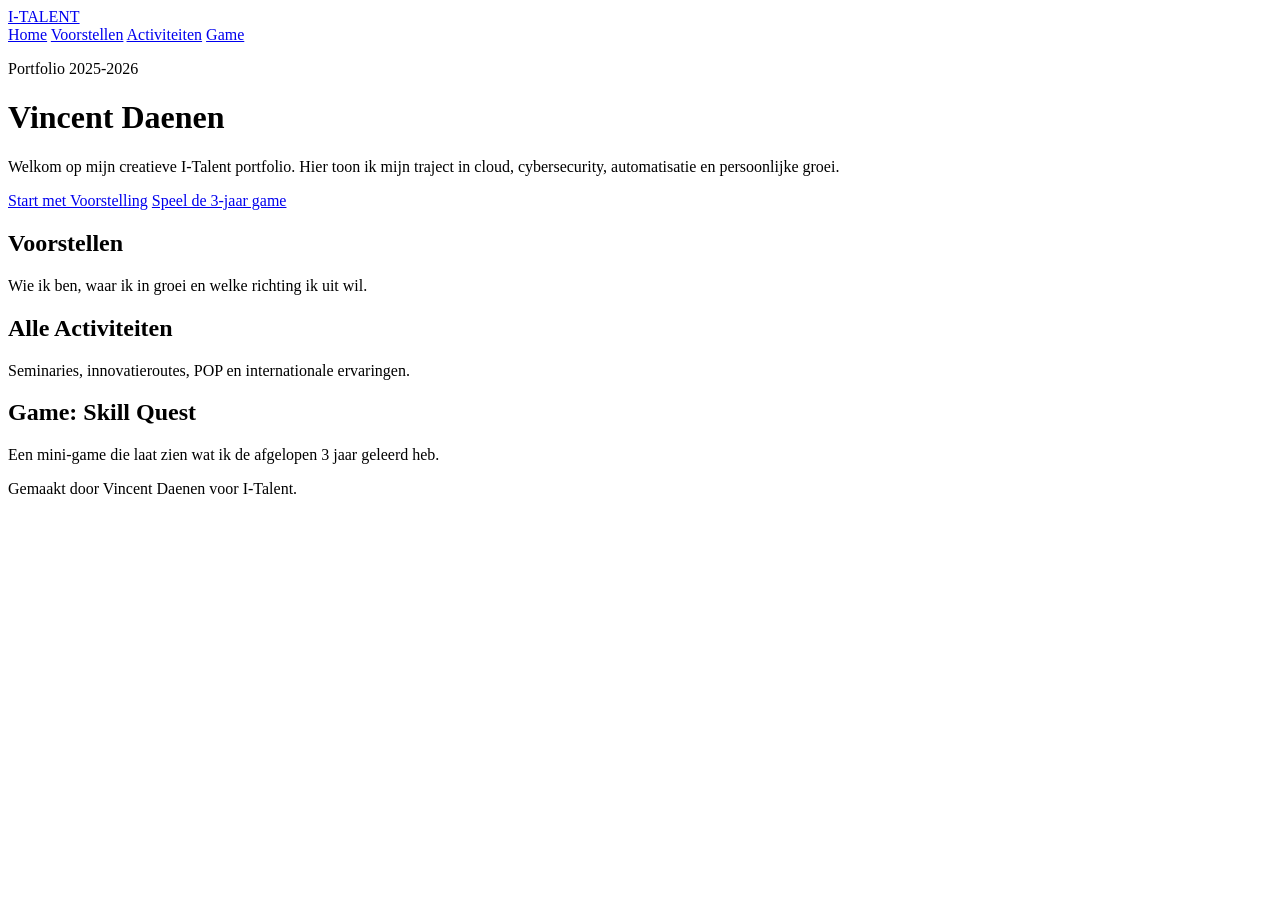
==== index.html @ 50161f89 "Add initial HTML files for portfolio project" ====
<!doctype html>
<html lang="nl">
<head>
  <meta charset="UTF-8">
  <meta name="viewport" content="width=device-width, initial-scale=1.0">
  <title>Vincent Daenen | I-Talent Portfolio</title>
  <link rel="preconnect" href="https://fonts.googleapis.com">
  <link rel="preconnect" href="https://fonts.gstatic.com" crossorigin>
  <link href="https://fonts.googleapis.com/css2?family=Space+Grotesk:wght@400;500;700&family=Sora:wght@600;700&display=swap" rel="stylesheet">
  <link rel="stylesheet" href="assets/css/style.css">
</head>
<body>
  <div class="bg-orb orb-1"></div>
  <div class="bg-orb orb-2"></div>
  <header class="site-header">
    <a class="logo" href="index.html">I-TALENT</a>
    <nav class="site-nav">
      <a href="index.html">Home</a>
      <a href="voorstellen.html">Voorstellen</a>
      <a href="activiteiten.html">Activiteiten</a>
      <a href="game.html">Game</a>
    </nav>
  </header>

  <main class="container hero">
    <p class="eyebrow">Portfolio 2025-2026</p>
    <h1>Vincent Daenen</h1>
    <p class="lead">
      Welkom op mijn creatieve I-Talent portfolio. Hier toon ik mijn traject in cloud, cybersecurity,
      automatisatie en persoonlijke groei.
    </p>
    <div class="cta-row">
      <a class="btn btn-primary" href="voorstellen.html">Start met Voorstelling</a>
      <a class="btn btn-ghost" href="game.html">Speel de 3-jaar game</a>
    </div>

    <section class="grid-cards">
      <article class="card">
        <h2>Voorstellen</h2>
        <p>Wie ik ben, waar ik in groei en welke richting ik uit wil.</p>
      </article>
      <article class="card">
        <h2>Alle Activiteiten</h2>
        <p>Seminaries, innovatieroutes, POP en internationale ervaringen.</p>
      </article>
      <article class="card">
        <h2>Game: Skill Quest</h2>
        <p>Een mini-game die laat zien wat ik de afgelopen 3 jaar geleerd heb.</p>
      </article>
    </section>
  </main>

  <footer class="site-footer">
    <p>Gemaakt door Vincent Daenen voor I-Talent.</p>
  </footer>
  <script src="assets/js/main.js"></script>
</body>
</html>
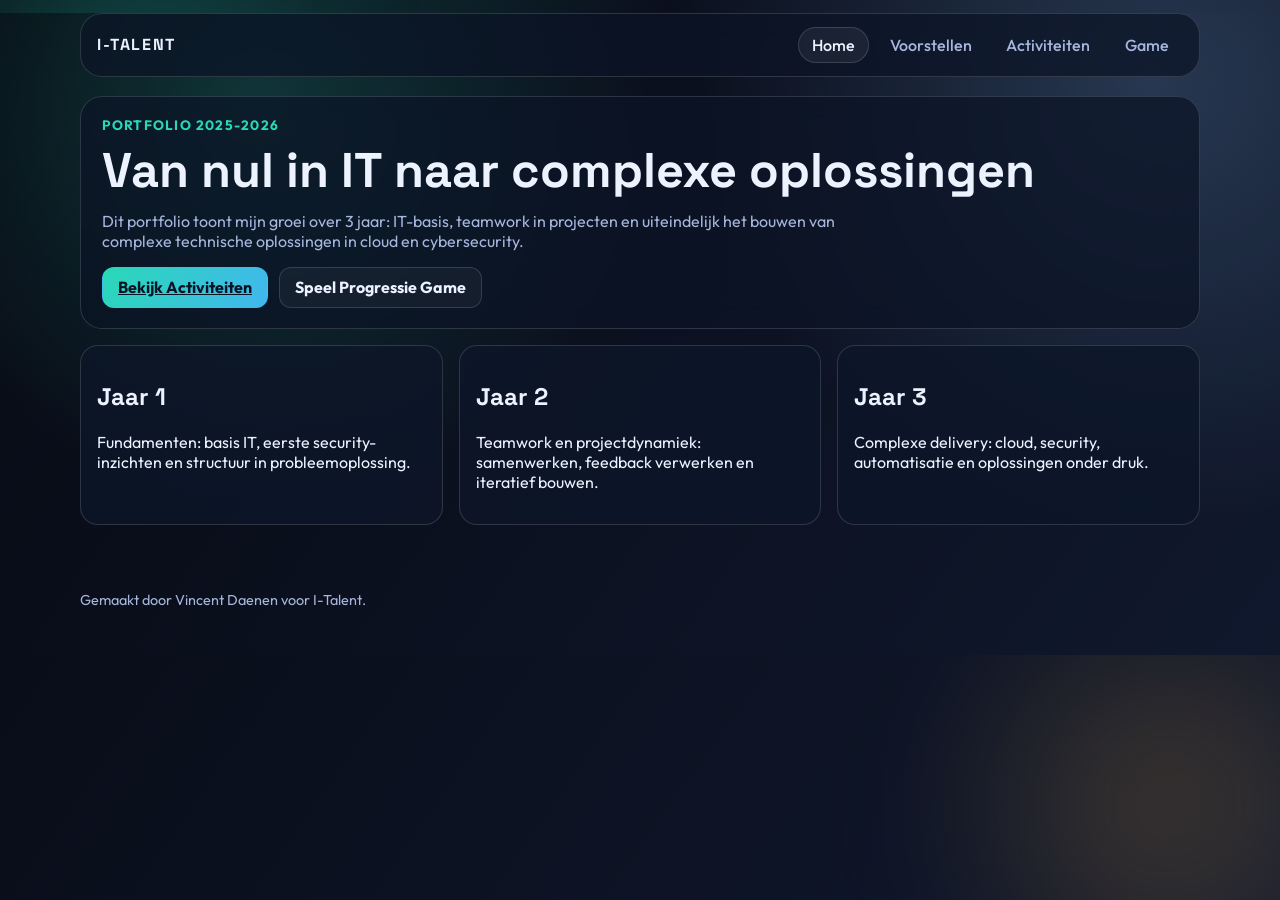
==== commit 9266c915: "Refactor activities and game logic; enhance UI and narrative elements - Added year attribute to acti" ====
--- a/index.html
+++ b/index.html
@@ -6,13 +6,14 @@
   <title>Vincent Daenen | I-Talent Portfolio</title>
   <link rel="preconnect" href="https://fonts.googleapis.com">
   <link rel="preconnect" href="https://fonts.gstatic.com" crossorigin>
-  <link href="https://fonts.googleapis.com/css2?family=Space+Grotesk:wght@400;500;700&family=Sora:wght@600;700&display=swap" rel="stylesheet">
+  <link href="https://fonts.googleapis.com/css2?family=Outfit:wght@300;400;500;700;800&family=Space+Grotesk:wght@400;500;700&display=swap" rel="stylesheet">
   <link rel="stylesheet" href="assets/css/style.css">
 </head>
 <body>
   <div class="bg-orb orb-1"></div>
   <div class="bg-orb orb-2"></div>
-  <header class="site-header">
+
+  <header class="site-header glass">
     <a class="logo" href="index.html">I-TALENT</a>
     <nav class="site-nav">
       <a href="index.html">Home</a>
@@ -23,29 +24,28 @@
   </header>
 
   <main class="container hero">
-    <p class="eyebrow">Portfolio 2025-2026</p>
-    <h1>Vincent Daenen</h1>
-    <p class="lead">
-      Welkom op mijn creatieve I-Talent portfolio. Hier toon ik mijn traject in cloud, cybersecurity,
-      automatisatie en persoonlijke groei.
-    </p>
-    <div class="cta-row">
-      <a class="btn btn-primary" href="voorstellen.html">Start met Voorstelling</a>
-      <a class="btn btn-ghost" href="game.html">Speel de 3-jaar game</a>
-    </div>
+    <section class="hero-strip glass">
+      <p class="eyebrow">Portfolio 2025-2026</p>
+      <h1>Van nul in IT naar complexe oplossingen</h1>
+      <p class="lead">Dit portfolio toont mijn groei over 3 jaar: IT-basis, teamwork in projecten en uiteindelijk het bouwen van complexe technische oplossingen in cloud en cybersecurity.</p>
+      <div class="cta-row">
+        <a class="btn btn-primary" href="activiteiten.html">Bekijk Activiteiten</a>
+        <a class="btn btn-ghost" href="game.html">Speel Progressie Game</a>
+      </div>
+    </section>
 
     <section class="grid-cards">
       <article class="card">
-        <h2>Voorstellen</h2>
-        <p>Wie ik ben, waar ik in groei en welke richting ik uit wil.</p>
+        <h2>Jaar 1</h2>
+        <p>Fundamenten: basis IT, eerste security-inzichten en structuur in probleemoplossing.</p>
       </article>
       <article class="card">
-        <h2>Alle Activiteiten</h2>
-        <p>Seminaries, innovatieroutes, POP en internationale ervaringen.</p>
+        <h2>Jaar 2</h2>
+        <p>Teamwork en projectdynamiek: samenwerken, feedback verwerken en iteratief bouwen.</p>
       </article>
       <article class="card">
-        <h2>Game: Skill Quest</h2>
-        <p>Een mini-game die laat zien wat ik de afgelopen 3 jaar geleerd heb.</p>
+        <h2>Jaar 3</h2>
+        <p>Complexe delivery: cloud, security, automatisatie en oplossingen onder druk.</p>
       </article>
     </section>
   </main>
--- a/assets/css/style.css
+++ b/assets/css/style.css
@@ -0,0 +1,331 @@
+:root {
+  --bg: #070a13;
+  --bg-2: #10182d;
+  --card: rgba(12, 20, 38, 0.72);
+  --text: #edf2ff;
+  --muted: #a7b6dc;
+  --stroke: rgba(255, 255, 255, 0.14);
+  --accent: #2ad8b7;
+  --accent-2: #f8b948;
+  --accent-3: #8fc8ff;
+  --danger: #ff5d8f;
+}
+
+* {
+  box-sizing: border-box;
+}
+
+html,
+body {
+  margin: 0;
+  min-height: 100%;
+  font-family: "Outfit", Arial, sans-serif;
+  color: var(--text);
+  background:
+    radial-gradient(circle at 20% 15%, rgba(42, 216, 183, 0.2) 0%, transparent 34%),
+    radial-gradient(circle at 90% 10%, rgba(143, 200, 255, 0.2) 0%, transparent 35%),
+    linear-gradient(125deg, var(--bg) 0%, var(--bg-2) 100%);
+}
+
+.bg-orb {
+  position: fixed;
+  border-radius: 50%;
+  filter: blur(90px);
+  z-index: -1;
+  pointer-events: none;
+}
+
+.orb-1 {
+  width: 290px;
+  height: 290px;
+  background: rgba(42, 216, 183, 0.2);
+  top: -4rem;
+  left: -2rem;
+}
+
+.orb-2 {
+  width: 320px;
+  height: 320px;
+  background: rgba(248, 185, 72, 0.18);
+  right: -3rem;
+  bottom: -4rem;
+}
+
+.container,
+.site-header,
+.site-footer {
+  width: min(1120px, calc(100% - 2rem));
+  margin: 0 auto;
+}
+
+.glass {
+  background: var(--card);
+  border: 1px solid var(--stroke);
+  border-radius: 22px;
+  backdrop-filter: blur(12px);
+}
+
+.site-header {
+  margin-top: 0.8rem;
+  padding: 0.8rem 1rem;
+  display: flex;
+  justify-content: space-between;
+  align-items: center;
+  gap: 0.8rem;
+  position: sticky;
+  top: 0.6rem;
+  z-index: 12;
+}
+
+.logo {
+  font-family: "Space Grotesk", Arial, sans-serif;
+  font-weight: 700;
+  letter-spacing: 0.1em;
+  color: var(--text);
+  text-decoration: none;
+}
+
+.site-nav {
+  display: flex;
+  flex-wrap: wrap;
+  gap: 0.45rem;
+}
+
+.site-nav a {
+  text-decoration: none;
+  color: var(--muted);
+  font-weight: 500;
+  padding: 0.45rem 0.8rem;
+  border-radius: 999px;
+  border: 1px solid transparent;
+  transition: all 0.2s ease;
+}
+
+.site-nav a:hover,
+.site-nav a.active {
+  color: var(--text);
+  border-color: var(--stroke);
+  background: rgba(255, 255, 255, 0.06);
+}
+
+.container {
+  padding: 1.2rem 0 2.7rem;
+}
+
+.hero,
+.page {
+  display: grid;
+  gap: 1rem;
+}
+
+.hero-strip {
+  padding: 1.2rem 1.3rem;
+}
+
+.eyebrow {
+  margin: 0;
+  text-transform: uppercase;
+  letter-spacing: 0.09em;
+  color: var(--accent);
+  font-size: 0.85rem;
+  font-weight: 700;
+}
+
+h1,
+h2,
+h3 {
+  font-family: "Space Grotesk", Arial, sans-serif;
+}
+
+h1 {
+  margin: 0.3rem 0 0.6rem;
+  font-size: clamp(1.9rem, 3.8vw, 3.2rem);
+}
+
+.lead {
+  color: var(--muted);
+  margin: 0;
+  max-width: 800px;
+}
+
+.mini-note {
+  margin-top: 0.8rem;
+  color: #c5d2ef;
+  font-size: 0.93rem;
+}
+
+.mini-note code {
+  font-family: "Space Grotesk", monospace;
+  background: rgba(255, 255, 255, 0.08);
+  border-radius: 6px;
+  padding: 0.12rem 0.4rem;
+}
+
+.filters {
+  display: flex;
+  gap: 0.55rem;
+  flex-wrap: wrap;
+  padding: 0.8rem;
+}
+
+.filter-chip {
+  border-radius: 999px;
+  border: 1px solid var(--stroke);
+  background: rgba(255, 255, 255, 0.05);
+  color: var(--muted);
+  font-family: inherit;
+  padding: 0.45rem 0.85rem;
+  cursor: pointer;
+}
+
+.filter-chip.active {
+  background: linear-gradient(120deg, var(--accent), #41b7ee);
+  color: #04101f;
+  border-color: transparent;
+  font-weight: 700;
+}
+
+.activities-grid {
+  display: grid;
+  grid-template-columns: repeat(auto-fit, minmax(280px, 1fr));
+  gap: 1rem;
+}
+
+.activity-card {
+  background: rgba(13, 22, 41, 0.9);
+  border: 1px solid var(--stroke);
+  border-radius: 18px;
+  overflow: hidden;
+  display: flex;
+  flex-direction: column;
+}
+
+.activity-photo {
+  aspect-ratio: 16 / 9;
+  width: 100%;
+  object-fit: cover;
+  border-bottom: 1px solid var(--stroke);
+}
+
+.activity-no-photo {
+  aspect-ratio: 16 / 9;
+  background: linear-gradient(140deg, #12223f 0%, #1e365d 60%, #224a6a 100%);
+  border-bottom: 1px solid var(--stroke);
+  display: grid;
+  place-items: center;
+  color: #b4d3ff;
+  font-size: 0.95rem;
+}
+
+.activity-body {
+  padding: 0.9rem;
+}
+
+.tag {
+  display: inline-block;
+  font-size: 0.78rem;
+  border: 1px solid var(--stroke);
+  color: var(--accent-2);
+  border-radius: 999px;
+  padding: 0.2rem 0.55rem;
+  margin-right: 0.35rem;
+  margin-bottom: 0.4rem;
+}
+
+.activity-card h3 {
+  margin: 0.35rem 0 0.45rem;
+  font-size: 1.05rem;
+}
+
+.activity-card p {
+  margin: 0.3rem 0;
+  color: #c4d3f1;
+  line-height: 1.45;
+}
+
+.activity-meta {
+  margin-top: 0.55rem;
+  padding-top: 0.55rem;
+  border-top: 1px dashed rgba(255, 255, 255, 0.18);
+}
+
+.btn {
+  border: 1px solid transparent;
+  border-radius: 12px;
+  padding: 0.62rem 0.95rem;
+  font-family: inherit;
+  font-weight: 700;
+  cursor: pointer;
+}
+
+.btn-primary {
+  background: linear-gradient(120deg, var(--accent), #41b7ee);
+  color: #071425;
+}
+
+.btn-ghost {
+  color: var(--text);
+  border-color: var(--stroke);
+  background: rgba(255, 255, 255, 0.04);
+  text-decoration: none;
+}
+
+.cta-row {
+  display: flex;
+  gap: 0.65rem;
+  flex-wrap: wrap;
+  margin-top: 1rem;
+}
+
+.grid-cards {
+  display: grid;
+  grid-template-columns: repeat(auto-fit, minmax(220px, 1fr));
+  gap: 1rem;
+}
+
+.card,
+.text-block,
+.game-panel {
+  padding: 1rem;
+  background: rgba(13, 22, 41, 0.82);
+  border: 1px solid var(--stroke);
+  border-radius: 18px;
+}
+
+.text-block p {
+  line-height: 1.6;
+  color: #d4def4;
+}
+
+canvas {
+  width: 100%;
+  height: auto;
+  background: #071325;
+  border-radius: 15px;
+  border: 1px solid var(--stroke);
+}
+
+.game-info {
+  display: flex;
+  justify-content: space-between;
+  align-items: center;
+  gap: 0.7rem;
+  flex-wrap: wrap;
+  margin-top: 0.8rem;
+}
+
+.site-footer {
+  color: var(--muted);
+  padding: 0.5rem 0 2rem;
+  font-size: 0.9rem;
+}
+
+@media (max-width: 820px) {
+  .site-header {
+    position: static;
+  }
+
+  .filters {
+    padding: 0.7rem;
+  }
+}
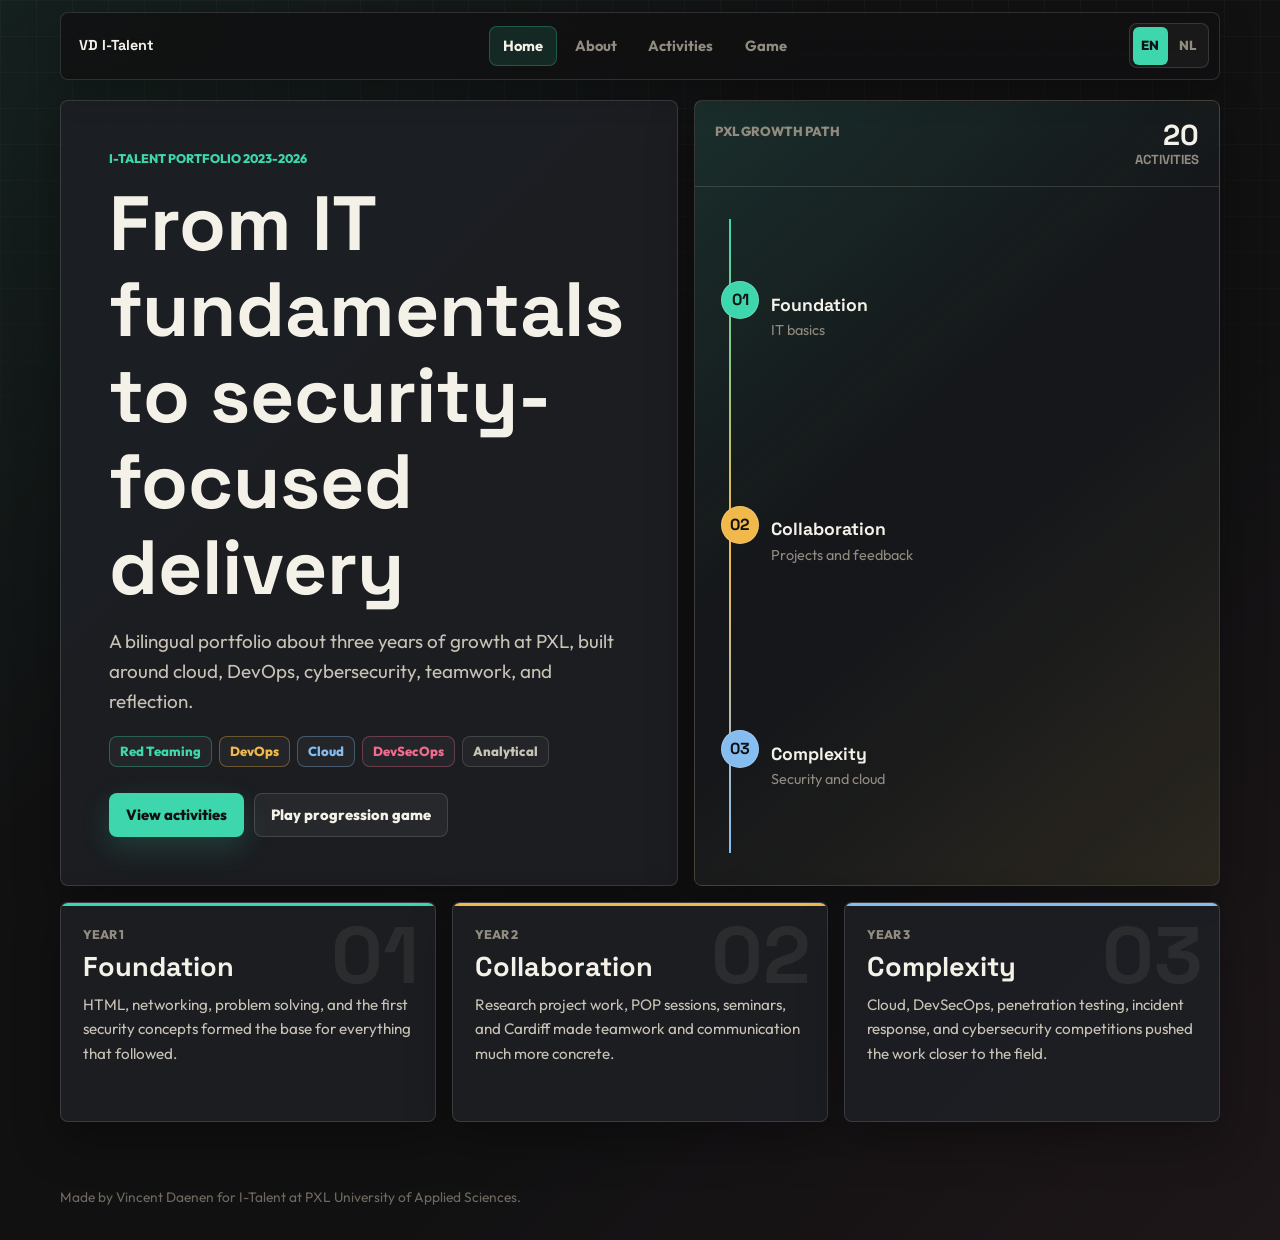
==== commit 4bf06046: "Implement multilingual support and update site navigation for improved accessibility and user experi" ====
--- a/index.html
+++ b/index.html
@@ -1,58 +1,99 @@
 <!doctype html>
-<html lang="nl">
+<html lang="en">
 <head>
   <meta charset="UTF-8">
   <meta name="viewport" content="width=device-width, initial-scale=1.0">
   <title>Vincent Daenen | I-Talent Portfolio</title>
   <link rel="preconnect" href="https://fonts.googleapis.com">
   <link rel="preconnect" href="https://fonts.gstatic.com" crossorigin>
-  <link href="https://fonts.googleapis.com/css2?family=Outfit:wght@300;400;500;700;800&family=Space+Grotesk:wght@400;500;700&display=swap" rel="stylesheet">
+  <link href="https://fonts.googleapis.com/css2?family=Outfit:wght@300;400;500;700;800&family=Space+Grotesk:wght@400;500;700;800&display=swap" rel="stylesheet">
   <link rel="stylesheet" href="assets/css/style.css">
 </head>
-<body>
-  <div class="bg-orb orb-1"></div>
-  <div class="bg-orb orb-2"></div>
-
-  <header class="site-header glass">
-    <a class="logo" href="index.html">I-TALENT</a>
-    <nav class="site-nav">
-      <a href="index.html">Home</a>
-      <a href="voorstellen.html">Voorstellen</a>
-      <a href="activiteiten.html">Activiteiten</a>
-      <a href="game.html">Game</a>
+<body data-title-key="title.home">
+  <header class="site-header">
+    <a class="logo" href="index.html">VD I-Talent</a>
+    <nav class="site-nav" aria-label="Main navigation">
+      <a href="index.html" data-i18n="nav.home">Home</a>
+      <a href="voorstellen.html" data-i18n="nav.about">About</a>
+      <a href="activiteiten.html" data-i18n="nav.activities">Activities</a>
+      <a href="game.html" data-i18n="nav.game">Game</a>
     </nav>
+    <div class="language-toggle" role="group" data-i18n-aria="language.label" aria-label="Language">
+      <button type="button" data-lang-choice="en">EN</button>
+      <button type="button" data-lang-choice="nl">NL</button>
+    </div>
   </header>
 
-  <main class="container hero">
-    <section class="hero-strip glass">
-      <p class="eyebrow">Portfolio 2025-2026</p>
-      <h1>Van nul in IT naar complexe oplossingen</h1>
-      <p class="lead">Dit portfolio toont mijn groei over 3 jaar: IT-basis, teamwork in projecten en uiteindelijk het bouwen van complexe technische oplossingen in cloud en cybersecurity.</p>
-      <div class="cta-row">
-        <a class="btn btn-primary" href="activiteiten.html">Bekijk Activiteiten</a>
-        <a class="btn btn-ghost" href="game.html">Speel Progressie Game</a>
+  <main class="container home-page">
+    <section class="hero-layout">
+      <div class="hero-copy">
+        <p class="eyebrow" data-i18n="home.eyebrow">I-Talent portfolio 2023-2026</p>
+        <h1 data-i18n="home.title">From IT fundamentals to security-focused delivery</h1>
+        <p class="lead" data-i18n="home.lead">A bilingual portfolio about three years of growth at PXL, built around cloud, DevOps, cybersecurity, teamwork, and reflection.</p>
+        <div class="skill-tags" aria-label="Focus areas">
+          <span class="skill-tag teal">Red Teaming</span>
+          <span class="skill-tag amber">DevOps</span>
+          <span class="skill-tag blue">Cloud</span>
+          <span class="skill-tag rose">DevSecOps</span>
+          <span class="skill-tag" data-i18n="home.tag.analysis">Analytical</span>
+        </div>
+        <div class="cta-row">
+          <a class="btn btn-primary" href="activiteiten.html" data-i18n="home.cta.activities">View activities</a>
+          <a class="btn btn-ghost" href="game.html" data-i18n="home.cta.game">Play progression game</a>
+        </div>
       </div>
+
+      <aside class="progress-board" data-i18n-aria="home.board.aria" aria-label="Three year progression">
+        <div class="board-header">
+          <p class="board-kicker" data-i18n="home.board.kicker">PXL growth path</p>
+          <p class="board-score">20 <span data-i18n="home.board.activities">activities</span></p>
+        </div>
+        <div class="progress-lane">
+          <div class="lane-node node-one">
+            <span>01</span>
+            <strong data-i18n="home.year1.title">Foundation</strong>
+            <small data-i18n="home.year1.short">IT basics</small>
+          </div>
+          <div class="lane-node node-two">
+            <span>02</span>
+            <strong data-i18n="home.year2.title">Collaboration</strong>
+            <small data-i18n="home.year2.short">Projects and feedback</small>
+          </div>
+          <div class="lane-node node-three">
+            <span>03</span>
+            <strong data-i18n="home.year3.title">Complexity</strong>
+            <small data-i18n="home.year3.short">Security and cloud</small>
+          </div>
+        </div>
+      </aside>
     </section>
 
-    <section class="grid-cards">
-      <article class="card">
-        <h2>Jaar 1</h2>
-        <p>Fundamenten: basis IT, eerste security-inzichten en structuur in probleemoplossing.</p>
+    <section class="year-grid" aria-label="Portfolio years">
+      <article class="year-card" data-year="1">
+        <span class="year-number">01</span>
+        <p class="year-label" data-i18n="home.year1.label">Year 1</p>
+        <h2 data-i18n="home.year1.title">Foundation</h2>
+        <p data-i18n="home.year1.body">HTML, networking, problem solving, and the first security concepts formed the base for everything that followed.</p>
       </article>
-      <article class="card">
-        <h2>Jaar 2</h2>
-        <p>Teamwork en projectdynamiek: samenwerken, feedback verwerken en iteratief bouwen.</p>
+      <article class="year-card" data-year="2">
+        <span class="year-number">02</span>
+        <p class="year-label" data-i18n="home.year2.label">Year 2</p>
+        <h2 data-i18n="home.year2.title">Collaboration</h2>
+        <p data-i18n="home.year2.body">Research project work, POP sessions, seminars, and Cardiff made teamwork and communication much more concrete.</p>
       </article>
-      <article class="card">
-        <h2>Jaar 3</h2>
-        <p>Complexe delivery: cloud, security, automatisatie en oplossingen onder druk.</p>
+      <article class="year-card" data-year="3">
+        <span class="year-number">03</span>
+        <p class="year-label" data-i18n="home.year3.label">Year 3</p>
+        <h2 data-i18n="home.year3.title">Complexity</h2>
+        <p data-i18n="home.year3.body">Cloud, DevSecOps, penetration testing, incident response, and cybersecurity competitions pushed the work closer to the field.</p>
       </article>
     </section>
   </main>
 
   <footer class="site-footer">
-    <p>Gemaakt door Vincent Daenen voor I-Talent.</p>
+    <p data-i18n="footer.text">Made by Vincent Daenen for I-Talent at PXL University of Applied Sciences.</p>
   </footer>
+
   <script src="assets/js/main.js"></script>
 </body>
 </html>
--- a/assets/css/style.css
+++ b/assets/css/style.css
@@ -1,331 +1,1137 @@
 :root {
-  --bg: #070a13;
-  --bg-2: #10182d;
-  --card: rgba(12, 20, 38, 0.72);
-  --text: #edf2ff;
-  --muted: #a7b6dc;
-  --stroke: rgba(255, 255, 255, 0.14);
-  --accent: #2ad8b7;
-  --accent-2: #f8b948;
-  --accent-3: #8fc8ff;
-  --danger: #ff5d8f;
-}
-
-* {
+  --bg: #111112;
+  --bg-soft: #17191c;
+  --surface: #1d2024;
+  --surface-strong: #24282e;
+  --surface-subtle: #15171a;
+  --text: #f4f1e8;
+  --text-soft: #c9c3b6;
+  --muted: #918b80;
+  --stroke: rgba(244, 241, 232, 0.14);
+  --stroke-strong: rgba(244, 241, 232, 0.22);
+  --teal: #3dd6ad;
+  --amber: #f1b84b;
+  --blue: #86bdf0;
+  --rose: #f06b8f;
+  --ink: #101112;
+  --radius: 8px;
+  --ease-out: cubic-bezier(0.23, 1, 0.32, 1);
+  --ease-in-out: cubic-bezier(0.77, 0, 0.175, 1);
+  --shadow: 0 18px 48px rgba(0, 0, 0, 0.32);
+}
+
+*,
+*::before,
+*::after {
   box-sizing: border-box;
 }
 
-html,
+html {
+  scroll-behavior: smooth;
+}
+
+@media (prefers-reduced-motion: reduce) {
+  html {
+    scroll-behavior: auto;
+  }
+}
+
 body {
+  min-height: 100vh;
   margin: 0;
-  min-height: 100%;
-  font-family: "Outfit", Arial, sans-serif;
   color: var(--text);
+  font-family: "Outfit", system-ui, sans-serif;
+  line-height: 1.6;
   background:
-    radial-gradient(circle at 20% 15%, rgba(42, 216, 183, 0.2) 0%, transparent 34%),
-    radial-gradient(circle at 90% 10%, rgba(143, 200, 255, 0.2) 0%, transparent 35%),
-    linear-gradient(125deg, var(--bg) 0%, var(--bg-2) 100%);
-}
-
-.bg-orb {
+    linear-gradient(135deg, rgba(61, 214, 173, 0.08), transparent 34%),
+    linear-gradient(315deg, rgba(240, 107, 143, 0.06), transparent 36%),
+    var(--bg);
+  -webkit-font-smoothing: antialiased;
+}
+
+body::before {
+  content: "";
   position: fixed;
-  border-radius: 50%;
-  filter: blur(90px);
+  inset: 0;
   z-index: -1;
   pointer-events: none;
-}
-
-.orb-1 {
-  width: 290px;
-  height: 290px;
-  background: rgba(42, 216, 183, 0.2);
-  top: -4rem;
-  left: -2rem;
-}
-
-.orb-2 {
-  width: 320px;
-  height: 320px;
-  background: rgba(248, 185, 72, 0.18);
-  right: -3rem;
-  bottom: -4rem;
+  background-image:
+    linear-gradient(rgba(244, 241, 232, 0.035) 1px, transparent 1px),
+    linear-gradient(90deg, rgba(244, 241, 232, 0.035) 1px, transparent 1px);
+  background-size: 36px 36px;
+  mask-image: linear-gradient(to bottom, rgba(0, 0, 0, 0.8), transparent 78%);
+}
+
+h1,
+h2,
+h3,
+h4 {
+  margin: 0;
+  color: var(--text);
+  font-family: "Space Grotesk", system-ui, sans-serif;
+  font-weight: 800;
+  line-height: 1.12;
+  letter-spacing: 0;
+}
+
+h1 {
+  max-width: 840px;
+  font-size: clamp(2.2rem, 6vw, 4.9rem);
+}
+
+h2 {
+  font-size: clamp(1.25rem, 2.4vw, 1.7rem);
+}
+
+h3 {
+  font-size: 1.05rem;
+}
+
+p {
+  margin: 0;
+  color: var(--text-soft);
+}
+
+a {
+  color: inherit;
+  text-decoration: none;
+}
+
+button,
+input,
+select {
+  font: inherit;
+}
+
+strong {
+  color: var(--text);
 }
 
 .container,
 .site-header,
 .site-footer {
-  width: min(1120px, calc(100% - 2rem));
-  margin: 0 auto;
-}
-
-.glass {
-  background: var(--card);
+  width: min(1160px, calc(100% - 2rem));
+  margin-inline: auto;
+}
+
+.container {
+  padding-block: 1.25rem 4rem;
+}
+
+.page {
+  display: grid;
+  gap: 1rem;
+}
+
+.site-header {
+  position: sticky;
+  top: 0.75rem;
+  z-index: 20;
+  display: grid;
+  grid-template-columns: auto 1fr auto;
+  align-items: center;
+  gap: 1rem;
+  margin-top: 0.75rem;
+  padding: 0.65rem;
   border: 1px solid var(--stroke);
-  border-radius: 22px;
-  backdrop-filter: blur(12px);
-}
-
-.site-header {
-  margin-top: 0.8rem;
-  padding: 0.8rem 1rem;
-  display: flex;
-  justify-content: space-between;
+  border-radius: var(--radius);
+  background: rgba(17, 17, 18, 0.82);
+  box-shadow: 0 10px 34px rgba(0, 0, 0, 0.22);
+  backdrop-filter: blur(18px);
+}
+
+.logo {
+  padding-inline: 0.45rem;
+  color: var(--text);
+  font-family: "Space Grotesk", system-ui, sans-serif;
+  font-size: 0.9rem;
+  font-weight: 800;
+  letter-spacing: 0;
+  white-space: nowrap;
+}
+
+.site-nav {
+  display: flex;
+  justify-content: center;
+  gap: 0.25rem;
+}
+
+.site-nav a,
+.language-toggle button,
+.filter-chip,
+.btn {
+  min-height: 38px;
+}
+
+.site-nav a {
+  display: inline-flex;
   align-items: center;
-  gap: 0.8rem;
-  position: sticky;
-  top: 0.6rem;
-  z-index: 12;
-}
-
-.logo {
-  font-family: "Space Grotesk", Arial, sans-serif;
+  border: 1px solid transparent;
+  border-radius: var(--radius);
+  padding: 0.45rem 0.8rem;
+  color: var(--muted);
+  font-size: 0.92rem;
   font-weight: 700;
-  letter-spacing: 0.1em;
+  transition:
+    color 160ms ease,
+    background-color 160ms ease,
+    border-color 160ms ease,
+    transform 120ms var(--ease-out);
+}
+
+.site-nav a.active {
   color: var(--text);
-  text-decoration: none;
-}
-
-.site-nav {
+  background: rgba(61, 214, 173, 0.12);
+  border-color: rgba(61, 214, 173, 0.28);
+}
+
+.language-toggle {
+  display: inline-flex;
+  align-items: center;
+  gap: 0.15rem;
+  padding: 0.15rem;
+  border: 1px solid var(--stroke);
+  border-radius: var(--radius);
+  background: rgba(244, 241, 232, 0.04);
+}
+
+.language-toggle button {
+  border: 0;
+  border-radius: 6px;
+  padding: 0.35rem 0.55rem;
+  color: var(--muted);
+  background: transparent;
+  cursor: pointer;
+  font-size: 0.82rem;
+  font-weight: 800;
+  transition:
+    color 160ms ease,
+    background-color 160ms ease,
+    transform 120ms var(--ease-out);
+}
+
+.language-toggle button.active {
+  color: var(--ink);
+  background: var(--teal);
+}
+
+.site-nav a:active,
+.language-toggle button:active,
+.filter-chip:active,
+.btn:active {
+  transform: scale(0.97);
+}
+
+@media (hover: hover) and (pointer: fine) {
+  .site-nav a:hover,
+  .language-toggle button:hover,
+  .filter-chip:hover {
+    color: var(--text);
+    background: rgba(244, 241, 232, 0.08);
+    border-color: var(--stroke);
+  }
+}
+
+.home-page {
+  display: grid;
+  gap: 1rem;
+}
+
+.hero-layout {
+  display: grid;
+  grid-template-columns: minmax(0, 1.08fr) minmax(320px, 0.92fr);
+  gap: 1rem;
+  align-items: stretch;
+  min-height: min(680px, calc(100vh - 8rem));
+}
+
+.hero-copy,
+.page-intro,
+.progress-board,
+.text-panel,
+.profile-panel,
+.game-shell,
+.guide-card,
+.year-card,
+.activity-card,
+.stat-card {
+  border: 1px solid var(--stroke);
+  border-radius: var(--radius);
+  background: rgba(29, 32, 36, 0.9);
+  box-shadow: var(--shadow);
+}
+
+.hero-copy,
+.page-intro {
+  display: flex;
+  flex-direction: column;
+  justify-content: center;
+  min-height: 420px;
+  padding: clamp(1.4rem, 4vw, 3rem);
+}
+
+.page-intro {
+  min-height: 280px;
+}
+
+.eyebrow {
+  margin-bottom: 0.7rem;
+  color: var(--teal);
+  font-size: 0.78rem;
+  font-weight: 800;
+  letter-spacing: 0;
+  text-transform: uppercase;
+}
+
+.lead {
+  max-width: 720px;
+  margin-top: 1rem;
+  color: var(--text-soft);
+  font-size: clamp(1rem, 1.8vw, 1.18rem);
+}
+
+.mini-note {
+  color: var(--muted);
+  font-size: 0.88rem;
+}
+
+.skill-tags {
   display: flex;
   flex-wrap: wrap;
   gap: 0.45rem;
-}
-
-.site-nav a {
-  text-decoration: none;
-  color: var(--muted);
-  font-weight: 500;
-  padding: 0.45rem 0.8rem;
-  border-radius: 999px;
+  margin-top: 1.25rem;
+}
+
+.skill-tag {
+  display: inline-flex;
+  align-items: center;
+  min-height: 30px;
+  border: 1px solid var(--stroke);
+  border-radius: var(--radius);
+  padding: 0.24rem 0.62rem;
+  color: var(--text-soft);
+  background: rgba(244, 241, 232, 0.04);
+  font-size: 0.82rem;
+  font-weight: 800;
+}
+
+.skill-tag.teal {
+  color: var(--teal);
+  border-color: rgba(61, 214, 173, 0.34);
+}
+
+.skill-tag.amber {
+  color: var(--amber);
+  border-color: rgba(241, 184, 75, 0.34);
+}
+
+.skill-tag.blue {
+  color: var(--blue);
+  border-color: rgba(134, 189, 240, 0.34);
+}
+
+.skill-tag.rose {
+  color: var(--rose);
+  border-color: rgba(240, 107, 143, 0.34);
+}
+
+.cta-row {
+  display: flex;
+  flex-wrap: wrap;
+  gap: 0.65rem;
+  margin-top: 1.6rem;
+}
+
+.btn {
+  display: inline-flex;
+  align-items: center;
+  justify-content: center;
+  gap: 0.45rem;
   border: 1px solid transparent;
-  transition: all 0.2s ease;
-}
-
-.site-nav a:hover,
-.site-nav a.active {
-  color: var(--text);
-  border-color: var(--stroke);
-  background: rgba(255, 255, 255, 0.06);
-}
-
-.container {
-  padding: 1.2rem 0 2.7rem;
-}
-
-.hero,
-.page {
-  display: grid;
-  gap: 1rem;
-}
-
-.hero-strip {
-  padding: 1.2rem 1.3rem;
-}
-
-.eyebrow {
-  margin: 0;
-  text-transform: uppercase;
-  letter-spacing: 0.09em;
-  color: var(--accent);
-  font-size: 0.85rem;
-  font-weight: 700;
-}
-
-h1,
-h2,
-h3 {
-  font-family: "Space Grotesk", Arial, sans-serif;
-}
-
-h1 {
-  margin: 0.3rem 0 0.6rem;
-  font-size: clamp(1.9rem, 3.8vw, 3.2rem);
-}
-
-.lead {
-  color: var(--muted);
-  margin: 0;
-  max-width: 800px;
-}
-
-.mini-note {
-  margin-top: 0.8rem;
-  color: #c5d2ef;
-  font-size: 0.93rem;
-}
-
-.mini-note code {
-  font-family: "Space Grotesk", monospace;
-  background: rgba(255, 255, 255, 0.08);
-  border-radius: 6px;
-  padding: 0.12rem 0.4rem;
-}
-
-.filters {
-  display: flex;
-  gap: 0.55rem;
-  flex-wrap: wrap;
-  padding: 0.8rem;
-}
-
-.filter-chip {
-  border-radius: 999px;
-  border: 1px solid var(--stroke);
-  background: rgba(255, 255, 255, 0.05);
-  color: var(--muted);
-  font-family: inherit;
-  padding: 0.45rem 0.85rem;
+  border-radius: var(--radius);
+  padding: 0.58rem 1rem;
   cursor: pointer;
-}
-
-.filter-chip.active {
-  background: linear-gradient(120deg, var(--accent), #41b7ee);
-  color: #04101f;
-  border-color: transparent;
-  font-weight: 700;
-}
-
-.activities-grid {
-  display: grid;
-  grid-template-columns: repeat(auto-fit, minmax(280px, 1fr));
-  gap: 1rem;
-}
-
-.activity-card {
-  background: rgba(13, 22, 41, 0.9);
-  border: 1px solid var(--stroke);
-  border-radius: 18px;
-  overflow: hidden;
-  display: flex;
-  flex-direction: column;
-}
-
-.activity-photo {
-  aspect-ratio: 16 / 9;
-  width: 100%;
-  object-fit: cover;
-  border-bottom: 1px solid var(--stroke);
-}
-
-.activity-no-photo {
-  aspect-ratio: 16 / 9;
-  background: linear-gradient(140deg, #12223f 0%, #1e365d 60%, #224a6a 100%);
-  border-bottom: 1px solid var(--stroke);
-  display: grid;
-  place-items: center;
-  color: #b4d3ff;
-  font-size: 0.95rem;
-}
-
-.activity-body {
-  padding: 0.9rem;
-}
-
-.tag {
-  display: inline-block;
-  font-size: 0.78rem;
-  border: 1px solid var(--stroke);
-  color: var(--accent-2);
-  border-radius: 999px;
-  padding: 0.2rem 0.55rem;
-  margin-right: 0.35rem;
-  margin-bottom: 0.4rem;
-}
-
-.activity-card h3 {
-  margin: 0.35rem 0 0.45rem;
-  font-size: 1.05rem;
-}
-
-.activity-card p {
-  margin: 0.3rem 0;
-  color: #c4d3f1;
-  line-height: 1.45;
-}
-
-.activity-meta {
-  margin-top: 0.55rem;
-  padding-top: 0.55rem;
-  border-top: 1px dashed rgba(255, 255, 255, 0.18);
-}
-
-.btn {
-  border: 1px solid transparent;
-  border-radius: 12px;
-  padding: 0.62rem 0.95rem;
-  font-family: inherit;
-  font-weight: 700;
-  cursor: pointer;
+  font-size: 0.92rem;
+  font-weight: 800;
+  transition:
+    transform 140ms var(--ease-out),
+    box-shadow 160ms var(--ease-out),
+    background-color 160ms ease,
+    border-color 160ms ease;
 }
 
 .btn-primary {
-  background: linear-gradient(120deg, var(--accent), #41b7ee);
-  color: #071425;
+  color: var(--ink);
+  background: var(--teal);
+  box-shadow: 0 10px 28px rgba(61, 214, 173, 0.18);
 }
 
 .btn-ghost {
   color: var(--text);
   border-color: var(--stroke);
-  background: rgba(255, 255, 255, 0.04);
-  text-decoration: none;
-}
-
-.cta-row {
-  display: flex;
+  background: rgba(244, 241, 232, 0.05);
+}
+
+@media (hover: hover) and (pointer: fine) {
+  .btn-primary:hover {
+    box-shadow: 0 14px 32px rgba(61, 214, 173, 0.26);
+  }
+
+  .btn-ghost:hover {
+    border-color: var(--stroke-strong);
+    background: rgba(244, 241, 232, 0.09);
+  }
+}
+
+.progress-board {
+  display: grid;
+  grid-template-rows: auto 1fr;
+  min-height: 420px;
+  overflow: hidden;
+  background:
+    linear-gradient(140deg, rgba(61, 214, 173, 0.12), transparent 42%),
+    linear-gradient(320deg, rgba(241, 184, 75, 0.1), transparent 44%),
+    var(--surface-subtle);
+}
+
+.board-header {
+  display: flex;
+  justify-content: space-between;
+  gap: 1rem;
+  padding: 1.25rem;
+  border-bottom: 1px solid var(--stroke);
+}
+
+.board-kicker,
+.board-score span {
+  color: var(--muted);
+  font-size: 0.82rem;
+  font-weight: 800;
+  text-transform: uppercase;
+}
+
+.board-score {
+  color: var(--text);
+  font-family: "Space Grotesk", system-ui, sans-serif;
+  font-size: 1.8rem;
+  font-weight: 800;
+  line-height: 1;
+  text-align: right;
+}
+
+.board-score span {
+  display: block;
+  margin-top: 0.25rem;
+}
+
+.progress-lane {
+  position: relative;
+  display: grid;
+  gap: 1rem;
+  padding: 1.25rem;
+}
+
+.progress-lane::before {
+  content: "";
+  position: absolute;
+  top: 2rem;
+  bottom: 2rem;
+  left: 2.15rem;
+  width: 2px;
+  background: linear-gradient(var(--teal), var(--amber), var(--blue));
+}
+
+.lane-node {
+  position: relative;
+  display: grid;
+  grid-template-columns: auto 1fr;
+  align-content: center;
+  column-gap: 0.75rem;
+  min-height: 94px;
+  padding: 1rem 1rem 1rem 0.4rem;
+}
+
+.lane-node span {
+  z-index: 1;
+  display: grid;
+  place-items: center;
+  width: 38px;
+  height: 38px;
+  border: 1px solid var(--stroke-strong);
+  border-radius: 50%;
+  color: var(--ink);
+  font-family: "Space Grotesk", system-ui, sans-serif;
+  font-weight: 800;
+}
+
+.node-one span {
+  background: var(--teal);
+}
+
+.node-two span {
+  background: var(--amber);
+}
+
+.node-three span {
+  background: var(--blue);
+}
+
+.lane-node strong,
+.lane-node small {
+  grid-column: 2;
+}
+
+.lane-node strong {
+  align-self: end;
+  color: var(--text);
+  font-family: "Space Grotesk", system-ui, sans-serif;
+  font-size: 1.1rem;
+}
+
+.lane-node small {
+  color: var(--muted);
+  font-size: 0.9rem;
+}
+
+.year-grid {
+  display: grid;
+  grid-template-columns: repeat(3, minmax(0, 1fr));
+  gap: 1rem;
+}
+
+.year-card {
+  position: relative;
+  min-height: 220px;
+  overflow: hidden;
+  padding: 1.4rem;
+  transition:
+    transform 180ms var(--ease-out),
+    border-color 180ms ease,
+    background-color 180ms ease;
+}
+
+.year-card::before {
+  content: "";
+  position: absolute;
+  inset: 0 0 auto;
+  height: 3px;
+  background: var(--teal);
+}
+
+.year-card[data-year="2"]::before {
+  background: var(--amber);
+}
+
+.year-card[data-year="3"]::before {
+  background: var(--blue);
+}
+
+.year-number {
+  position: absolute;
+  right: 1rem;
+  top: 0.8rem;
+  color: rgba(244, 241, 232, 0.07);
+  font-family: "Space Grotesk", system-ui, sans-serif;
+  font-size: 5rem;
+  font-weight: 800;
+  line-height: 1;
+}
+
+.year-label {
+  margin-bottom: 0.45rem;
+  color: var(--muted);
+  font-size: 0.78rem;
+  font-weight: 800;
+  text-transform: uppercase;
+}
+
+.year-card h2 {
+  margin-bottom: 0.65rem;
+}
+
+.year-card p:last-child {
+  color: var(--text-soft);
+  font-size: 0.95rem;
+}
+
+@media (hover: hover) and (pointer: fine) {
+  .year-card:hover,
+  .activity-card:hover {
+    transform: translateY(-4px);
+    border-color: var(--stroke-strong);
+    background: var(--surface-strong);
+  }
+}
+
+.about-layout {
+  display: grid;
+  grid-template-columns: minmax(0, 1fr) 310px;
+  gap: 1rem;
+  align-items: start;
+}
+
+.about-main {
+  display: grid;
+  gap: 1rem;
+}
+
+.text-panel {
+  display: grid;
+  gap: 0.85rem;
+  padding: 1.35rem;
+}
+
+.text-panel .eyebrow {
+  margin-bottom: 0;
+}
+
+.profile-panel {
+  position: sticky;
+  top: 6rem;
+  display: grid;
+  gap: 1rem;
+  padding: 1.35rem;
+}
+
+.profile-avatar {
+  display: grid;
+  place-items: center;
+  width: 68px;
+  height: 68px;
+  border: 1px solid rgba(61, 214, 173, 0.35);
+  border-radius: var(--radius);
+  color: var(--teal);
+  background: rgba(61, 214, 173, 0.1);
+  font-family: "Space Grotesk", system-ui, sans-serif;
+  font-size: 1.35rem;
+  font-weight: 800;
+}
+
+.profile-name {
+  color: var(--text);
+  font-family: "Space Grotesk", system-ui, sans-serif;
+  font-size: 1.08rem;
+  font-weight: 800;
+}
+
+.profile-role {
+  margin-top: -0.75rem;
+  color: var(--muted);
+  font-size: 0.9rem;
+}
+
+.profile-stats {
+  display: grid;
+  grid-template-columns: 1fr 1fr;
+  gap: 0.6rem;
+}
+
+.profile-stat {
+  border: 1px solid var(--stroke);
+  border-radius: var(--radius);
+  padding: 0.75rem;
+  background: rgba(244, 241, 232, 0.04);
+}
+
+.stat-num {
+  display: block;
+  color: var(--text);
+  font-family: "Space Grotesk", system-ui, sans-serif;
+  font-size: 1.8rem;
+  font-weight: 800;
+  line-height: 1;
+}
+
+.stat-label {
+  display: block;
+  margin-top: 0.25rem;
+  color: var(--muted);
+  font-size: 0.78rem;
+}
+
+.focus-section {
+  display: grid;
+  gap: 0.55rem;
+}
+
+.focus-label {
+  color: var(--muted);
+  font-size: 0.78rem;
+  font-weight: 800;
+  text-transform: uppercase;
+}
+
+.focus-item {
+  display: flex;
+  align-items: center;
+  gap: 0.55rem;
+  color: var(--text-soft);
+  font-size: 0.92rem;
+  font-weight: 700;
+}
+
+.focus-dot {
+  width: 8px;
+  height: 8px;
+  border-radius: 50%;
+  flex: none;
+}
+
+.dot-teal {
+  background: var(--teal);
+}
+
+.dot-amber {
+  background: var(--amber);
+}
+
+.dot-blue {
+  background: var(--blue);
+}
+
+.dot-rose {
+  background: var(--rose);
+}
+
+.activity-stats {
+  display: grid;
+  grid-template-columns: repeat(4, minmax(0, 1fr));
+  gap: 1rem;
+}
+
+.stat-card {
+  padding: 1rem;
+}
+
+.stat-card strong {
+  display: block;
+  color: var(--text);
+  font-family: "Space Grotesk", system-ui, sans-serif;
+  font-size: 1.9rem;
+  line-height: 1;
+}
+
+.stat-card span {
+  display: block;
+  margin-top: 0.35rem;
+  color: var(--muted);
+  font-size: 0.88rem;
+  font-weight: 700;
+}
+
+.filters {
+  display: flex;
+  flex-wrap: wrap;
+  gap: 0.45rem;
+  border: 1px solid var(--stroke);
+  border-radius: var(--radius);
+  padding: 0.8rem;
+  background: rgba(29, 32, 36, 0.9);
+}
+
+.filter-chip {
+  border: 1px solid var(--stroke);
+  border-radius: var(--radius);
+  padding: 0.42rem 0.75rem;
+  color: var(--muted);
+  background: transparent;
+  cursor: pointer;
+  font-size: 0.88rem;
+  font-weight: 800;
+  transition:
+    color 160ms ease,
+    background-color 160ms ease,
+    border-color 160ms ease,
+    transform 120ms var(--ease-out);
+}
+
+.filter-chip.active {
+  color: var(--ink);
+  border-color: transparent;
+  background: var(--teal);
+}
+
+.activities-grid {
+  display: grid;
+  grid-template-columns: repeat(auto-fill, minmax(280px, 1fr));
+  gap: 1rem;
+}
+
+.activity-card {
+  display: flex;
+  min-height: 430px;
+  overflow: hidden;
+  flex-direction: column;
+  transition:
+    transform 180ms var(--ease-out),
+    border-color 180ms ease,
+    background-color 180ms ease;
+}
+
+.activity-photo,
+.activity-visual {
+  width: 100%;
+  aspect-ratio: 16 / 9;
+  border-bottom: 1px solid var(--stroke);
+}
+
+.activity-photo {
+  display: block;
+  object-fit: cover;
+  object-position: top left;
+  background: var(--surface-subtle);
+}
+
+.activity-visual {
+  position: relative;
+  display: grid;
+  align-content: end;
+  gap: 0.35rem;
+  overflow: hidden;
+  padding: 1rem;
+  background: var(--surface-subtle);
+}
+
+.activity-visual::before {
+  content: "";
+  position: absolute;
+  inset: 1rem;
+  border: 1px solid rgba(244, 241, 232, 0.12);
+  border-radius: var(--radius);
+}
+
+.activity-visual::after {
+  content: "";
+  position: absolute;
+  inset: auto 1rem 1rem auto;
+  width: 42%;
+  height: 42%;
+  border: 1px solid rgba(244, 241, 232, 0.18);
+  border-radius: var(--radius);
+  transform: rotate(-8deg);
+}
+
+.visual-seminar {
+  background:
+    linear-gradient(135deg, rgba(134, 189, 240, 0.22), transparent 54%),
+    var(--surface-subtle);
+}
+
+.visual-innovation {
+  background:
+    linear-gradient(135deg, rgba(240, 107, 143, 0.22), transparent 54%),
+    var(--surface-subtle);
+}
+
+.visual-development {
+  background:
+    linear-gradient(135deg, rgba(241, 184, 75, 0.24), transparent 54%),
+    var(--surface-subtle);
+}
+
+.visual-international {
+  background:
+    linear-gradient(135deg, rgba(61, 214, 173, 0.22), transparent 54%),
+    var(--surface-subtle);
+}
+
+.visual-portfolio {
+  background:
+    linear-gradient(135deg, rgba(244, 241, 232, 0.16), transparent 54%),
+    var(--surface-subtle);
+}
+
+.visual-mark {
+  position: relative;
+  z-index: 1;
+  color: var(--text);
+  font-family: "Space Grotesk", system-ui, sans-serif;
+  font-size: 2.35rem;
+  font-weight: 800;
+  line-height: 1;
+}
+
+.visual-caption {
+  position: relative;
+  z-index: 1;
+  color: var(--muted);
+  font-size: 0.82rem;
+  font-weight: 800;
+}
+
+.activity-body {
+  display: flex;
+  flex: 1;
+  flex-direction: column;
   gap: 0.65rem;
+  padding: 1rem;
+}
+
+.tag-row {
+  display: flex;
   flex-wrap: wrap;
-  margin-top: 1rem;
-}
-
-.grid-cards {
-  display: grid;
-  grid-template-columns: repeat(auto-fit, minmax(220px, 1fr));
-  gap: 1rem;
-}
-
-.card,
-.text-block,
-.game-panel {
+  gap: 0.35rem;
+}
+
+.tag {
+  display: inline-flex;
+  align-items: center;
+  min-height: 24px;
+  border: 1px solid var(--stroke);
+  border-radius: 6px;
+  padding: 0.12rem 0.48rem;
+  color: var(--muted);
+  font-size: 0.72rem;
+  font-weight: 800;
+}
+
+.tag-year-1,
+.tag-year-2 {
+  color: var(--amber);
+  border-color: rgba(241, 184, 75, 0.3);
+}
+
+.tag-year-3 {
+  color: var(--blue);
+  border-color: rgba(134, 189, 240, 0.3);
+}
+
+.tag-required {
+  color: var(--teal);
+  border-color: rgba(61, 214, 173, 0.3);
+}
+
+.tag-extra {
+  color: var(--rose);
+  border-color: rgba(240, 107, 143, 0.3);
+}
+
+.activity-card h3 {
+  min-height: 2.6rem;
+}
+
+.activity-detail {
+  color: var(--text-soft);
+  font-size: 0.93rem;
+}
+
+.activity-meta {
+  display: grid;
+  gap: 0.35rem;
+  margin-top: auto;
+  padding-top: 0.8rem;
+  border-top: 1px solid var(--stroke);
+}
+
+.activity-meta p {
+  color: var(--muted);
+  font-size: 0.82rem;
+}
+
+.activity-meta strong {
+  display: inline-block;
+  min-width: 64px;
+  color: var(--text-soft);
+}
+
+.game-shell {
   padding: 1rem;
-  background: rgba(13, 22, 41, 0.82);
-  border: 1px solid var(--stroke);
-  border-radius: 18px;
-}
-
-.text-block p {
-  line-height: 1.6;
-  color: #d4def4;
+}
+
+.game-legend {
+  display: flex;
+  flex-wrap: wrap;
+  gap: 0.5rem 0.9rem;
+  margin-bottom: 0.8rem;
+}
+
+.legend-item {
+  display: inline-flex;
+  align-items: center;
+  gap: 0.38rem;
+  color: var(--muted);
+  font-size: 0.82rem;
+  font-weight: 700;
+}
+
+.legend-dot {
+  width: 12px;
+  height: 12px;
+  border-radius: 50%;
+  flex: none;
+}
+
+.legend-player {
+  background: #ffffff;
+  box-shadow: 0 0 0 2px var(--teal);
+}
+
+.legend-team {
+  background: #291a04;
+  box-shadow: 0 0 0 2px var(--amber);
+}
+
+.legend-orb {
+  background: #0d231d;
+  box-shadow: 0 0 0 2px var(--teal);
+}
+
+.legend-team-orb {
+  background: #2a1b05;
+  box-shadow: 0 0 0 2px var(--amber);
+}
+
+.legend-bug {
+  background: #2a0712;
+  box-shadow: 0 0 0 2px var(--rose);
+}
+
+.legend-incident {
+  background: #2d0707;
+  box-shadow: 0 0 0 2px #ff5d4d;
 }
 
 canvas {
+  display: block;
   width: 100%;
   height: auto;
-  background: #071325;
-  border-radius: 15px;
   border: 1px solid var(--stroke);
+  border-radius: var(--radius);
+  background: #0d0f12;
 }
 
 .game-info {
   display: flex;
+  align-items: center;
   justify-content: space-between;
+  gap: 0.8rem;
+  margin-top: 0.9rem;
+}
+
+.game-info p {
+  color: var(--text-soft);
+  font-family: "Space Grotesk", system-ui, sans-serif;
+  font-size: 0.9rem;
+  font-weight: 700;
+}
+
+.game-actions {
+  display: flex;
+  flex-wrap: wrap;
+  justify-content: flex-end;
+  gap: 0.45rem;
+}
+
+.control-chip {
+  display: inline-flex;
   align-items: center;
-  gap: 0.7rem;
-  flex-wrap: wrap;
-  margin-top: 0.8rem;
+  min-height: 38px;
+  border: 1px solid var(--stroke);
+  border-radius: var(--radius);
+  padding: 0.35rem 0.6rem;
+  color: var(--muted);
+  background: rgba(244, 241, 232, 0.04);
+  font-size: 0.82rem;
+  font-weight: 800;
+}
+
+.game-guide {
+  display: grid;
+  grid-template-columns: repeat(3, minmax(0, 1fr));
+  gap: 1rem;
+}
+
+.guide-card {
+  padding: 1rem;
+}
+
+.guide-year {
+  margin-bottom: 0.55rem;
+  font-family: "Space Grotesk", system-ui, sans-serif;
+  font-weight: 800;
+}
+
+.year-one {
+  color: var(--teal);
+}
+
+.year-two {
+  color: var(--amber);
+}
+
+.year-three {
+  color: var(--blue);
 }
 
 .site-footer {
-  color: var(--muted);
-  padding: 0.5rem 0 2rem;
-  font-size: 0.9rem;
-}
-
-@media (max-width: 820px) {
+  padding: 0 0 2rem;
+}
+
+.site-footer p {
+  color: #6f695f;
+  font-size: 0.86rem;
+}
+
+@media (max-width: 940px) {
   .site-header {
+    grid-template-columns: 1fr auto;
+  }
+
+  .site-nav {
+    grid-column: 1 / -1;
+    grid-row: 2;
+    justify-content: flex-start;
+    overflow-x: auto;
+    padding-bottom: 0.1rem;
+  }
+
+  .hero-layout,
+  .about-layout,
+  .year-grid,
+  .activity-stats,
+  .game-guide {
+    grid-template-columns: 1fr;
+  }
+
+  .hero-layout {
+    min-height: 0;
+  }
+
+  .profile-panel {
     position: static;
   }
-
-  .filters {
-    padding: 0.7rem;
-  }
-}
+}
+
+@media (max-width: 560px) {
+  .container,
+  .site-header,
+  .site-footer {
+    width: min(100% - 1rem, 1160px);
+  }
+
+  .hero-copy,
+  .page-intro {
+    min-height: 0;
+    padding: 1.25rem;
+  }
+
+  h1 {
+    font-size: clamp(2rem, 12vw, 3rem);
+  }
+
+  .site-nav a {
+    padding: 0.42rem 0.6rem;
+  }
+
+  .cta-row,
+  .game-info,
+  .game-actions {
+    align-items: stretch;
+    flex-direction: column;
+  }
+
+  .btn,
+  .control-chip {
+    width: 100%;
+  }
+}
